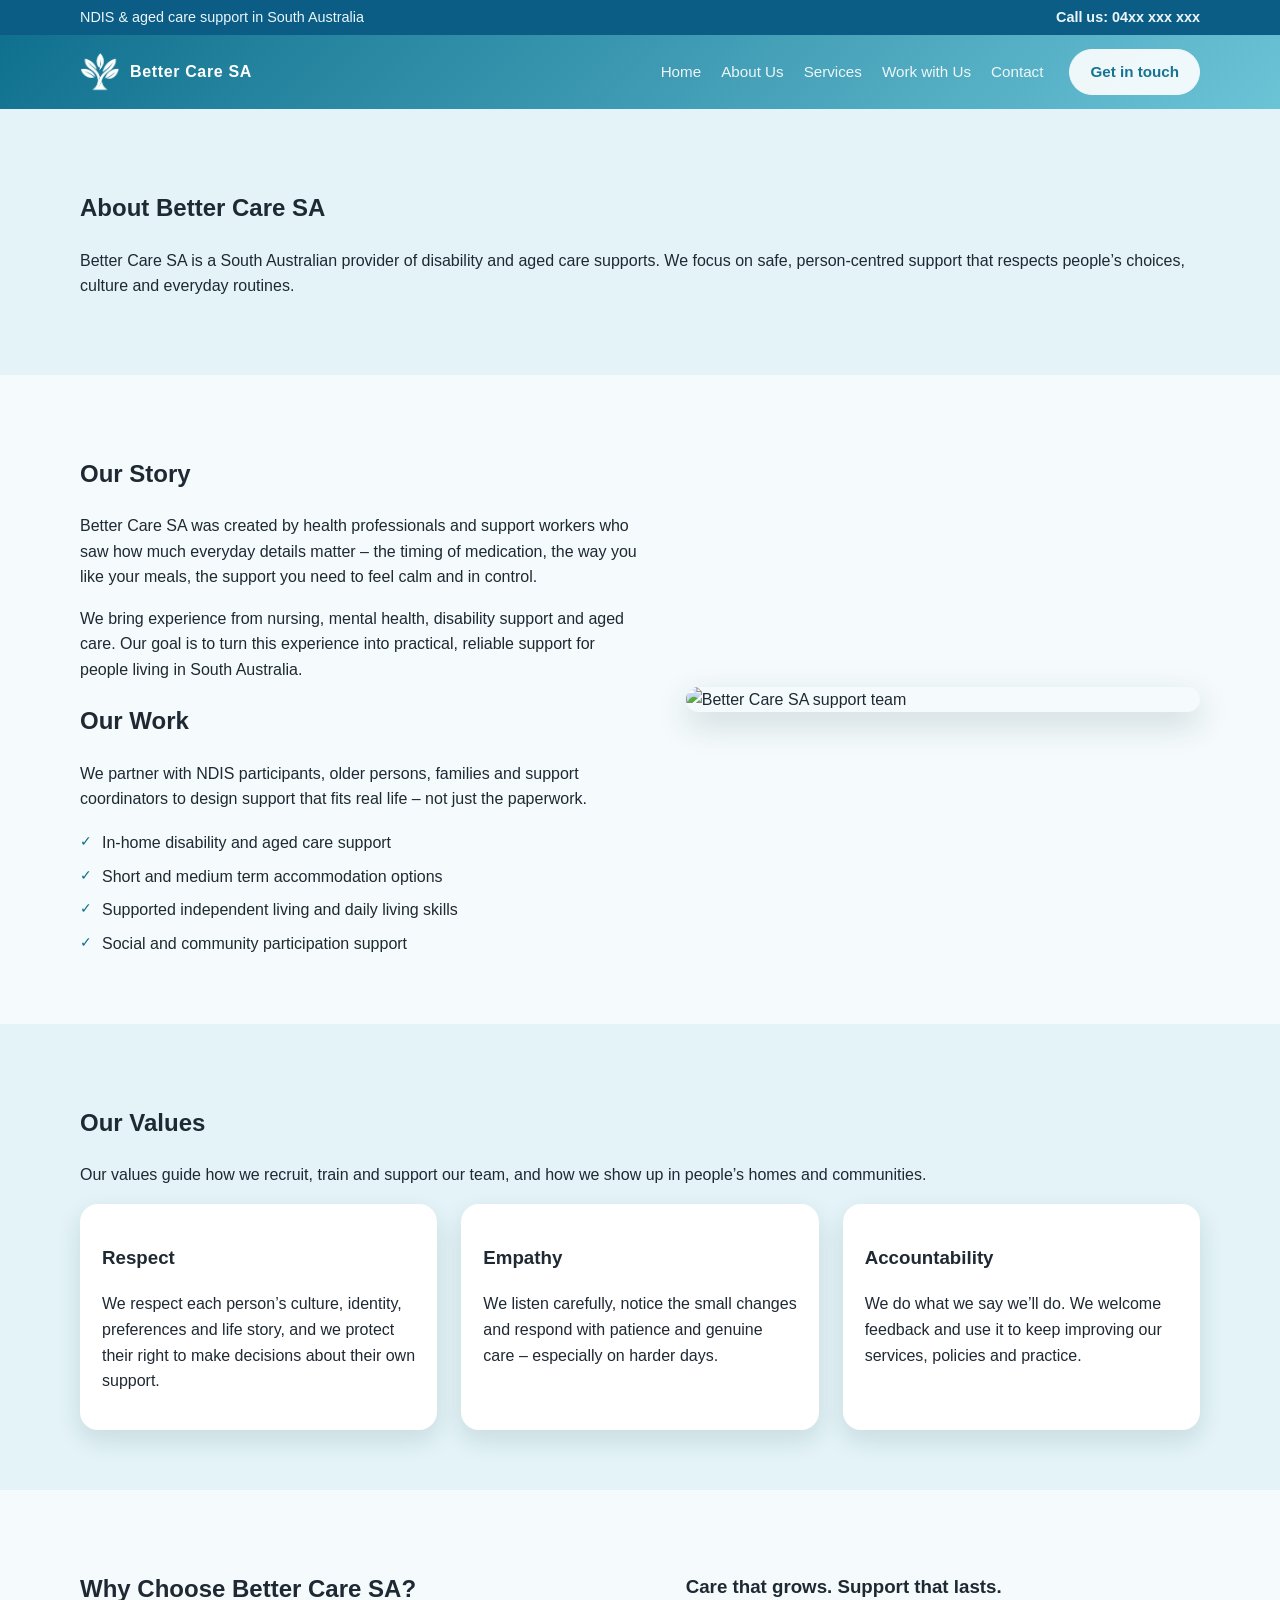
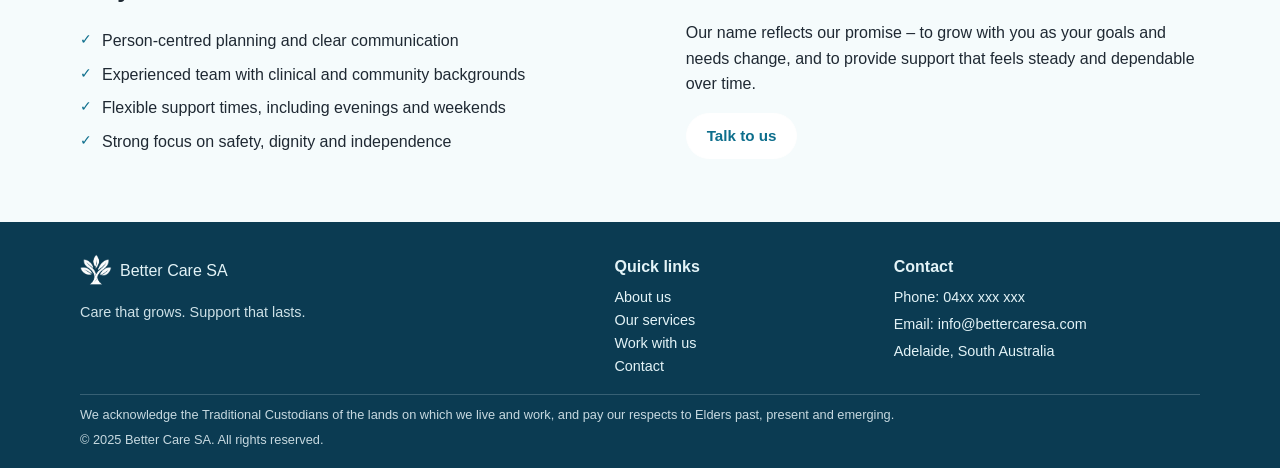
==== about.html @ 8ac67476 "Update about.html" ====
<!DOCTYPE html>
<html lang="en">
<head>
  <meta charset="UTF-8" />
  <title>About Us – Better Care SA</title>
  <meta name="viewport" content="width=device-width, initial-scale=1.0" />
  <meta
    name="description"
    content="Learn more about Better Care SA – a South Australian provider of person-centred disability and aged care supports."
  />
  <link rel="stylesheet" href="styles.css" />
</head>
<body>
  <!-- Header -->
  <header class="site-header">
    <div class="top-bar">
      <div class="container top-bar-inner">
        <span>NDIS & aged care support in South Australia</span>
        <a href="tel:+61-4xx-xxx-xxx" class="top-bar-phone">
          Call us: 04xx xxx xxx
        </a>
      </div>
    </div>

    <div class="container nav-container">
      <a href="index.html" class="logo">
        <img src="img/logo-tree-white.png" alt="Better Care SA logo" />
        <span class="logo-text">Better Care SA</span>
      </a>

      <nav class="main-nav">
        <a href="index.html">Home</a>
        <a href="about.html">About Us</a>
        <a href="services.html">Services</a>
        <a href="work-with-us.html">Work with Us</a>
        <a href="contact.html">Contact</a>
        <a href="contact.html" class="btn-primary nav-cta">Get in touch</a>
      </nav>
    </div>
  </header>

  <main>
    <!-- 顶部标题带浅色背景 -->
    <section class="section section-soft">
      <div class="container">
        <h1>About Better Care SA</h1>
        <p>
          Better Care SA is a South Australian provider of disability and aged
          care supports. We focus on safe, person-centred support that respects
          people’s choices, culture and everyday routines.
        </p>
      </div>
    </section>

    <!-- Our Story + Our Work -->
    <section class="section section-light">
      <div class="container two-col">
        <div class="col">
          <h2>Our Story</h2>
          <p>
            Better Care SA was created by health professionals and support
            workers who saw how much everyday details matter – the timing of
            medication, the way you like your meals, the support you need to
            feel calm and in control.
          </p>
          <p>
            We bring experience from nursing, mental health, disability support
            and aged care. Our goal is to turn this experience into practical,
            reliable support for people living in South Australia.
          </p>

          <h2>Our Work</h2>
          <p>
            We partner with NDIS participants, older persons, families and
            support coordinators to design support that fits real life – not
            just the paperwork.
          </p>
          <ul class="tick-list">
            <li>In-home disability and aged care support</li>
            <li>Short and medium term accommodation options</li>
            <li>Supported independent living and daily living skills</li>
            <li>Social and community participation support</li>
          </ul>
        </div>

        <div class="col about-image-wrapper">
          <img
            src="img/about-team.jpg"
            alt="Better Care SA support team"
          />
        </div>
      </div>
    </section>

    <!-- Values -->
    <section class="section section-soft">
      <div class="container">
        <h2>Our Values</h2>
        <p>
          Our values guide how we recruit, train and support our team, and how
          we show up in people’s homes and communities.
        </p>

        <div class="three-cards">
          <article class="card">
            <h3>Respect</h3>
            <p>
              We respect each person’s culture, identity, preferences and life
              story, and we protect their right to make decisions about their
              own support.
            </p>
          </article>

          <article class="card">
            <h3>Empathy</h3>
            <p>
              We listen carefully, notice the small changes and respond with
              patience and genuine care – especially on harder days.
            </p>
          </article>

          <article class="card">
            <h3>Accountability</h3>
            <p>
              We do what we say we’ll do. We welcome feedback and use it to keep
              improving our services, policies and practice.
            </p>
          </article>
        </div>
      </div>
    </section>

    <!-- Why choose us -->
    <section class="section section-light">
      <div class="container two-col">
        <div class="col">
          <h2>Why Choose Better Care SA?</h2>
          <ul class="tick-list">
            <li>Person-centred planning and clear communication</li>
            <li>Experienced team with clinical and community backgrounds</li>
            <li>Flexible support times, including evenings and weekends</li>
            <li>Strong focus on safety, dignity and independence</li>
          </ul>
        </div>
        <div class="col">
          <h3>Care that grows. Support that lasts.</h3>
          <p>
            Our name reflects our promise – to grow with you as your goals and
            needs change, and to provide support that feels steady and
            dependable over time.
          </p>
          <a href="contact.html" class="btn-primary">Talk to us</a>
        </div>
      </div>
    </section>
  </main>

  <!-- Footer -->
  <footer class="site-footer">
    <div class="container">
      <div class="footer-grid">
        <div>
          <div class="footer-logo">
            <img src="img/logo-tree-white.png" alt="Better Care SA logo" />
            <span>Better Care SA</span>
          </div>
          <p class="footer-tagline">
            Care that grows. Support that lasts.
          </p>
        </div>

        <div>
          <h4>Quick links</h4>
          <ul>
            <li><a href="about.html">About us</a></li>
            <li><a href="services.html">Our services</a></li>
            <li><a href="work-with-us.html">Work with us</a></li>
            <li><a href="contact.html">Contact</a></li>
          </ul>
        </div>

        <div class="footer-contact">
          <h4>Contact</h4>
          <ul>
            <li>Phone: 04xx xxx xxx</li>
            <li>Email: info@bettercaresa.com</li>
            <li>Adelaide, South Australia</li>
          </ul>
        </div>
      </div>

      <div class="footer-bottom">
        <div class="ack">
          We acknowledge the Traditional Custodians of the lands on which we live and work,
          and pay our respects to Elders past, present and emerging.
        </div>
        <div>© 2025 Better Care SA. All rights reserved.</div>
      </div>
    </div>
  </footer>
</body>
</html>
---- styles.css ----
/* ========== Base ========== */
*,
*::before,
*::after {
  box-sizing: border-box;
}

body {
  margin: 0;
  font-family: "Segoe UI", -apple-system, BlinkMacSystemFont, "Helvetica Neue",
    Arial, sans-serif;
  color: #1f2933;
  background-color: #f5fbfc;
  line-height: 1.6;
}

img {
  max-width: 100%;
  display: block;
}

a {
  color: inherit;
  text-decoration: none;
}

.container {
  width: min(1120px, 100% - 32px);
  margin: 0 auto;
}

/* ========== Top bar ========== */
.top-bar {
  background: #0b5d85;
  color: #eaf6fb;
  font-size: 0.9rem;
}

.top-bar-inner {
  display: flex;
  justify-content: space-between;
  align-items: center;
  padding: 6px 0;
}

.top-bar-phone {
  font-weight: 600;
}

/* ========== Header + Nav ========== */
.site-header {
  background: linear-gradient(135deg, #0d6e8c, #6bc3d6);
  color: #ffffff;
  position: relative;
}

.nav-container {
  display: flex;
  align-items: center;
  justify-content: space-between;
  padding: 14px 0;
}

.logo {
  display: flex;
  align-items: center;
  gap: 10px;
}

.logo img {
  width: 40px;
  height: 40px;
}

.logo-text {
  font-weight: 700;
  letter-spacing: 0.04em;
}

.main-nav {
  display: flex;
  align-items: center;
  gap: 20px;
  font-size: 0.95rem;
}

.main-nav a {
  opacity: 0.9;
}

.main-nav a:hover {
  opacity: 1;
}

.nav-cta {
  margin-left: 6px;
}

/* 小汉堡按钮先不使用，隐藏即可 */
.nav-toggle {
  display: none;
}

/* ========== Buttons ========== */
.btn-primary,
.btn-secondary,
.btn-ghost {
  display: inline-flex;
  align-items: center;
  justify-content: center;
  padding: 10px 20px;
  border-radius: 999px;
  font-weight: 600;
  border: 1px solid transparent;
  cursor: pointer;
  font-size: 0.95rem;
}

.btn-primary {
  background: #ffffff;
  color: #0d6e8c;
  border-color: #ffffff;
}

.btn-primary:hover {
  background: #f2fbff;
}

.btn-secondary {
  background: #0d6e8c;
  color: #ffffff;
  border-color: #0d6e8c;
}

.btn-secondary:hover {
  background: #094860;
}

.btn-ghost {
  background: transparent;
  color: #ffffff;
  border-color: rgba(255, 255, 255, 0.8);
}

.btn-ghost:hover {
  background: rgba(255, 255, 255, 0.12);
}

.btn-full {
  width: 100%;
}

/* ========== Hero ========== */
.hero {
  position: relative;
  padding: 48px 0 60px;
}

.hero-overlay {
  position: absolute;
  inset: 0;
  background: radial-gradient(
    circle at top left,
    rgba(255, 255, 255, 0.22),
    transparent 60%
  );
  pointer-events: none;
}

.hero-inner {
  position: relative;
  display: grid;
  grid-template-columns: minmax(0, 1.2fr) minmax(0, 1fr);
  gap: 40px;
  align-items: center;
}

.hero-text {
  animation: fadeInUp 1.1s ease;
}

.hero-eyebrow {
  text-transform: uppercase;
  letter-spacing: 0.12em;
  font-size: 0.8rem;
  opacity: 0.9;
  margin-bottom: 8px;
}

.hero h1 {
  font-size: clamp(2.1rem, 3vw + 1rem, 3rem);
  margin: 0 0 12px;
}

.hero-subtitle {
  max-width: 520px;
  opacity: 0.95;
  margin-bottom: 18px;
}

.hero-actions {
  display: flex;
  flex-wrap: wrap;
  gap: 12px;
  margin-bottom: 16px;
}

.hero-badges {
  display: flex;
  flex-wrap: wrap;
  gap: 8px;
  font-size: 0.8rem;
}

.hero-badges span {
  padding: 4px 10px;
  border-radius: 999px;
  border: 1px solid rgba(255, 255, 255, 0.6);
  background: rgba(13, 110, 140, 0.4);
}

.hero-image img {
  border-radius: 24px;
  box-shadow: 0 18px 40px rgba(0, 0, 0, 0.28);
  object-fit: cover;
  width: 100%;
}

/* 从上方淡入落下的动画（最后居中） */
@keyframes fadeInUp {
  from {
    opacity: 0;
    transform: translateY(-20px);
  }
  to {
    opacity: 1;
    transform: translateY(0);
  }
}

/* ========== Sections ========== */
.section {
  padding: 60px 0;
}

.section-light {
  background: #f5fbfc;
}

.section-soft {
  background: #e3f3f7;
}

.section-cta {
  background: linear-gradient(135deg, #0d6e8c, #6bc3d6);
  color: #ffffff;
}

.section-header {
  text-align: center;
  max-width: 640px;
  margin: 0 auto 32px;
}

.section-header h2 {
  margin-bottom: 8px;
}

.section-header p {
  opacity: 0.85;
}

/* ========== Layout helpers ========== */
.two-col {
  display: grid;
  grid-template-columns: minmax(0, 1.1fr) minmax(0, 1fr);
  gap: 40px;
  align-items: center;
}

.about-image-wrapper img {
  border-radius: 24px;
  box-shadow: 0 12px 32px rgba(15, 52, 67, 0.18);
}

.three-cards {
  display: grid;
  grid-template-columns: repeat(3, minmax(0, 1fr));
  gap: 24px;
}

/* ========== Cards & lists ========== */
.card {
  background: #ffffff;
  border-radius: 18px;
  padding: 20px 22px;
  box-shadow: 0 10px 24px rgba(15, 52, 67, 0.12);
}

.tick-list {
  list-style: none;
  padding: 0;
  margin: 18px 0 0;
}

.tick-list li {
  position: relative;
  padding-left: 22px;
  margin-bottom: 8px;
}

.tick-list li::before {
  content: "✓";
  position: absolute;
  left: 0;
  top: 0;
  color: #0d6e8c;
  font-size: 0.9rem;
}

.pill-list {
  list-style: none;
  padding: 0;
  margin: 0 0 10px;
  display: flex;
  flex-wrap: wrap;
  gap: 8px;
}

.pill-list li {
  font-size: 0.8rem;
  padding: 4px 10px;
  border-radius: 999px;
  background: #e3f3f7;
  color: #0d6e8c;
}

/* ========== Services grid ========== */
.services-grid {
  display: grid;
  grid-template-columns: repeat(3, minmax(0, 1fr));
  gap: 22px;
}

.service-card {
  background: #ffffff;
  border-radius: 18px;
  padding: 20px 22px;
  box-shadow: 0 8px 20px rgba(15, 52, 67, 0.09);
}

.service-card h3 {
  margin-top: 0;
  margin-bottom: 8px;
  color: #0d6e8c;
}

/* ========== CTA ========== */
.cta-inner {
  display: flex;
  align-items: center;
  justify-content: space-between;
  gap: 24px;
}

.cta-text p {
  max-width: 480px;
  opacity: 0.95;
}

.cta-actions {
  display: flex;
  flex-wrap: wrap;
  gap: 12px;
}

/* ========== Contact ========== */
.contact-grid {
  display: grid;
  grid-template-columns: minmax(0, 1.1fr) minmax(0, 1fr);
  gap: 32px;
  align-items: flex-start;
}

.contact-details p {
  margin: 4px 0;
}

.contact-note {
  font-size: 0.9rem;
  opacity: 0.8;
}

.contact-form {
  background: #ffffff;
  border-radius: 18px;
  padding: 22px 20px;
  box-shadow: 0 10px 26px rgba(15, 52, 67, 0.12);
}

.form-row {
  margin-bottom: 14px;
}

.form-row label {
  display: block;
  font-size: 0.9rem;
  margin-bottom: 4px;
}

.form-row input,
.form-row textarea {
  width: 100%;
  padding: 8px 10px;
  border-radius: 8px;
  border: 1px solid #c0d3dd;
  font-family: inherit;
  font-size: 0.95rem;
}

.form-row input:focus,
.form-row textarea:focus {
  outline: none;
  border-color: #0d6e8c;
  box-shadow: 0 0 0 1px rgba(13, 110, 140, 0.15);
}

/* ========== Footer ========== */
.site-footer {
  background: #0b3b52;
  color: #e3f3f7;
  padding-top: 32px;
}

.footer-grid {
  display: grid;
  grid-template-columns: 2fr 1fr 1.2fr;
  gap: 24px;
  padding-bottom: 16px;
  border-bottom: 1px solid rgba(227, 243, 247, 0.2);
}

.footer-logo {
  display: flex;
  align-items: center;
  gap: 8px;
  margin-bottom: 4px;
}

.footer-logo img {
  width: 32px;
  height: 32px;
}

.footer-tagline {
  font-size: 0.9rem;
  opacity: 0.9;
}

.site-footer h4 {
  margin-top: 0;
  margin-bottom: 6px;
}

.site-footer ul {
  list-style: none;
  padding: 0;
  margin: 0;
  font-size: 0.9rem;
}

.site-footer a:hover {
  text-decoration: underline;
}

.footer-contact li {
  margin-bottom: 4px;
}

.footer-bottom {
  padding: 10px 0 18px;
  font-size: 0.8rem;
  color: #c7d9e0;
}

.footer-bottom .ack {
  margin-bottom: 4px;
}

/* ========== Responsive ========== */
@media (max-width: 960px) {
  .hero-inner,
  .two-col,
  .three-cards,
  .services-grid,
  .contact-grid,
  .footer-grid {
    grid-template-columns: minmax(0, 1fr);
  }

  .hero {
    padding-top: 32px;
  }

  .hero-inner {
    gap: 28px;
  }

  .hero-image {
    order: -1;
  }

  .cta-inner {
    flex-direction: column;
    align-items: flex-start;
  }

  /* 导航上下排：logo 在上，菜单在下 */
  .nav-container {
    flex-direction: column;
    align-items: flex-start;
    gap: 8px;
  }

  /* 菜单仍然横向排布，但允许换行 */
  .main-nav {
    width: 100%;
    flex-wrap: wrap;
    justify-content: flex-start;
    column-gap: 12px;
    row-gap: 4px;
  }

  .main-nav a {
    font-size: 0.9rem;
  }
}

/* 手机竖屏：减小间距，让它更规矩地横向排、自动换行 */
@media (max-width: 768px) {
  .nav-container {
    align-items: flex-start;
  }

  .main-nav {
    justify-content: flex-start;
  }

  .main-nav a {
    padding: 4px 0;
    display: inline-flex;
  }

  .nav-cta {
    margin-left: 0;
  }
}

@media (max-width: 480px) {
  .section {
    padding: 44px 0;
  }

  .top-bar-inner {
    flex-direction: column;
    align-items: flex-start;
    gap: 4px;
  }

  /* 超小屏：隐藏文字 logo，只留小树，给菜单腾空间 */

  .logo img {
    width: 32px;
    height: 32px;
  }
}
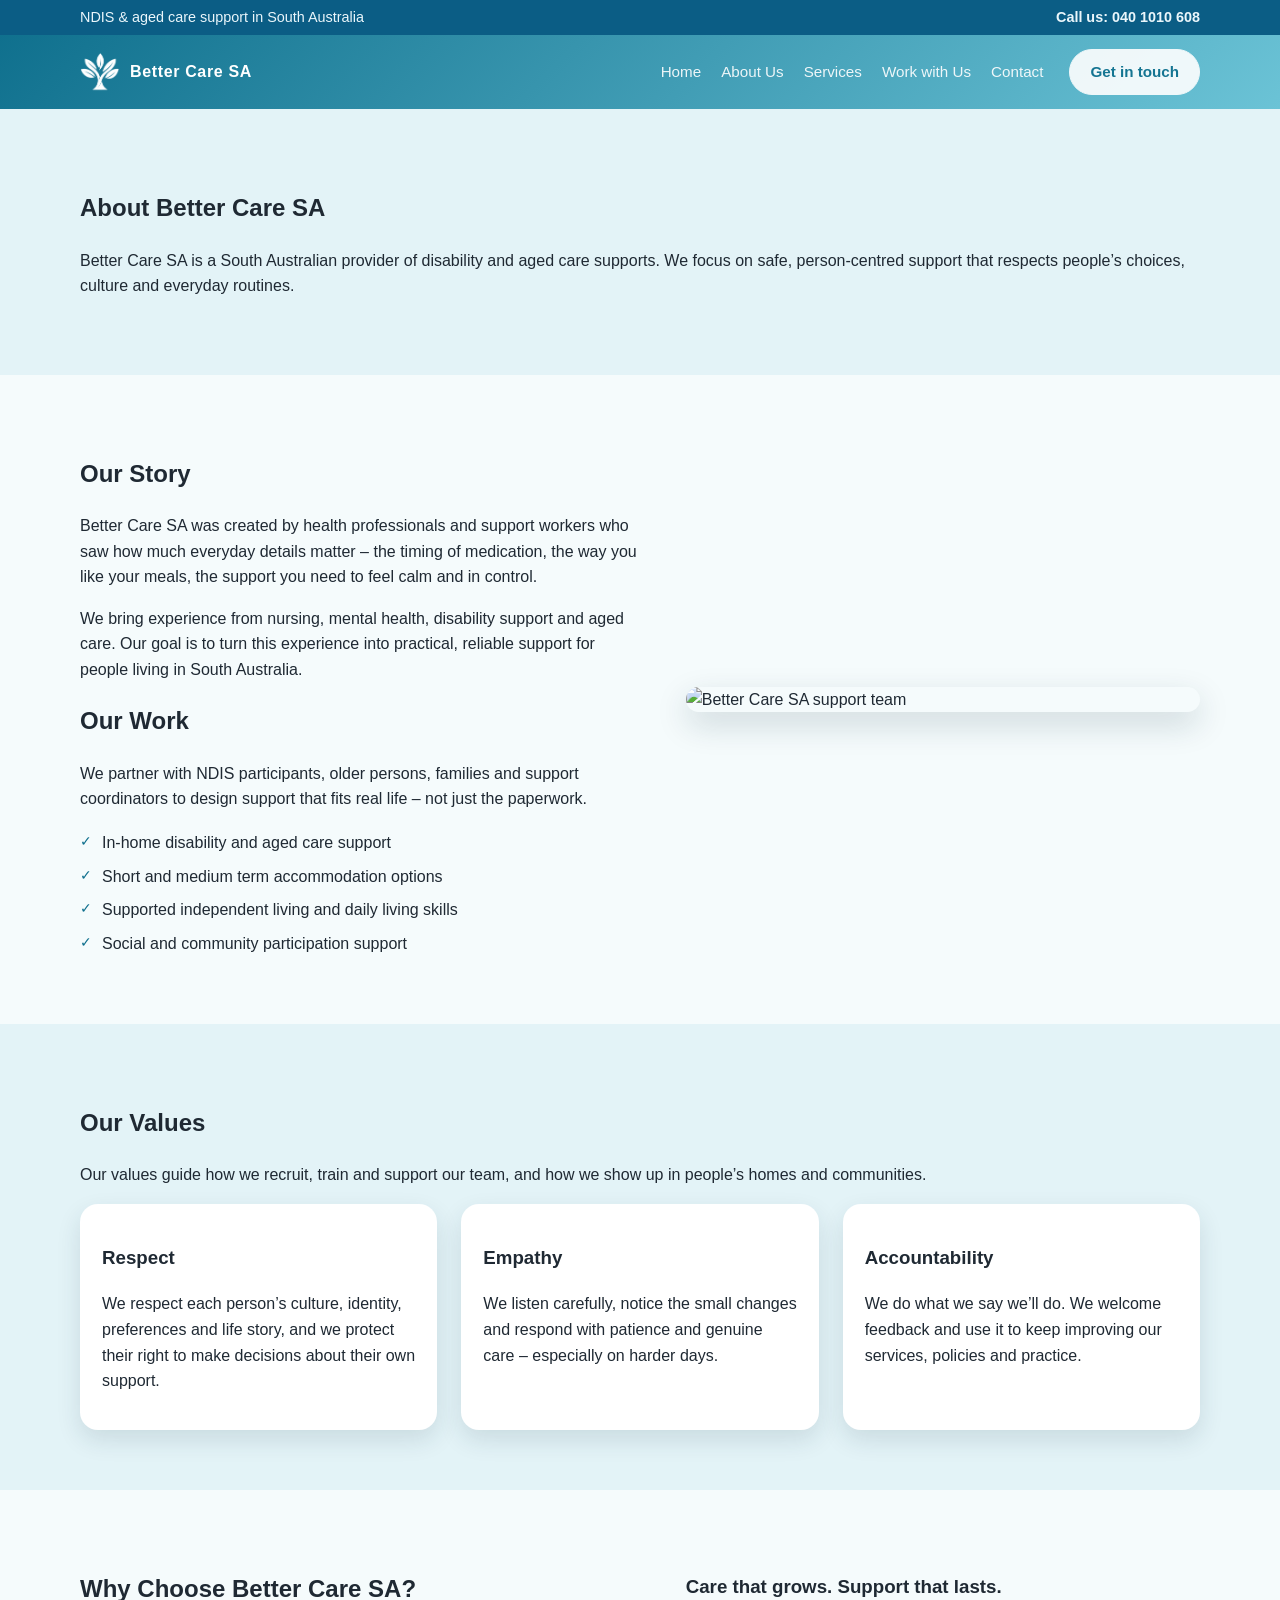
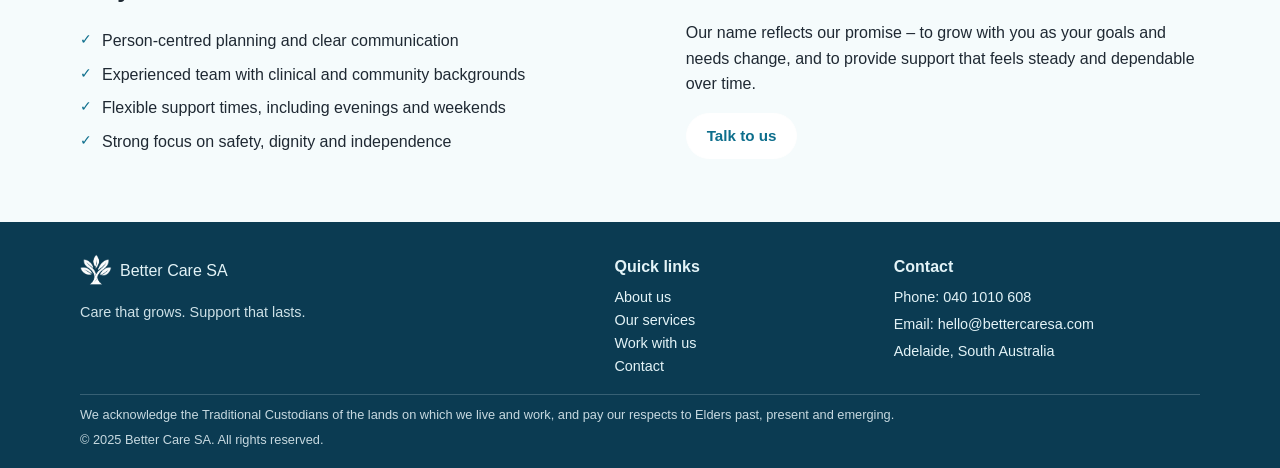
==== commit cca1dca9: "Update about.html" ====
--- a/about.html
+++ b/about.html
@@ -16,8 +16,8 @@
     <div class="top-bar">
       <div class="container top-bar-inner">
         <span>NDIS & aged care support in South Australia</span>
-        <a href="tel:+61-4xx-xxx-xxx" class="top-bar-phone">
-          Call us: 04xx xxx xxx
+        <a href="tel:+61-401-010-608" class="top-bar-phone">
+          Call us: 040 1010 608
         </a>
       </div>
     </div>
@@ -182,8 +182,8 @@
         <div class="footer-contact">
           <h4>Contact</h4>
           <ul>
-            <li>Phone: 04xx xxx xxx</li>
-            <li>Email: info@bettercaresa.com</li>
+            <li>Phone: 040 1010 608</li>
+            <li>Email: hello@bettercaresa.com</li>
             <li>Adelaide, South Australia</li>
           </ul>
         </div>
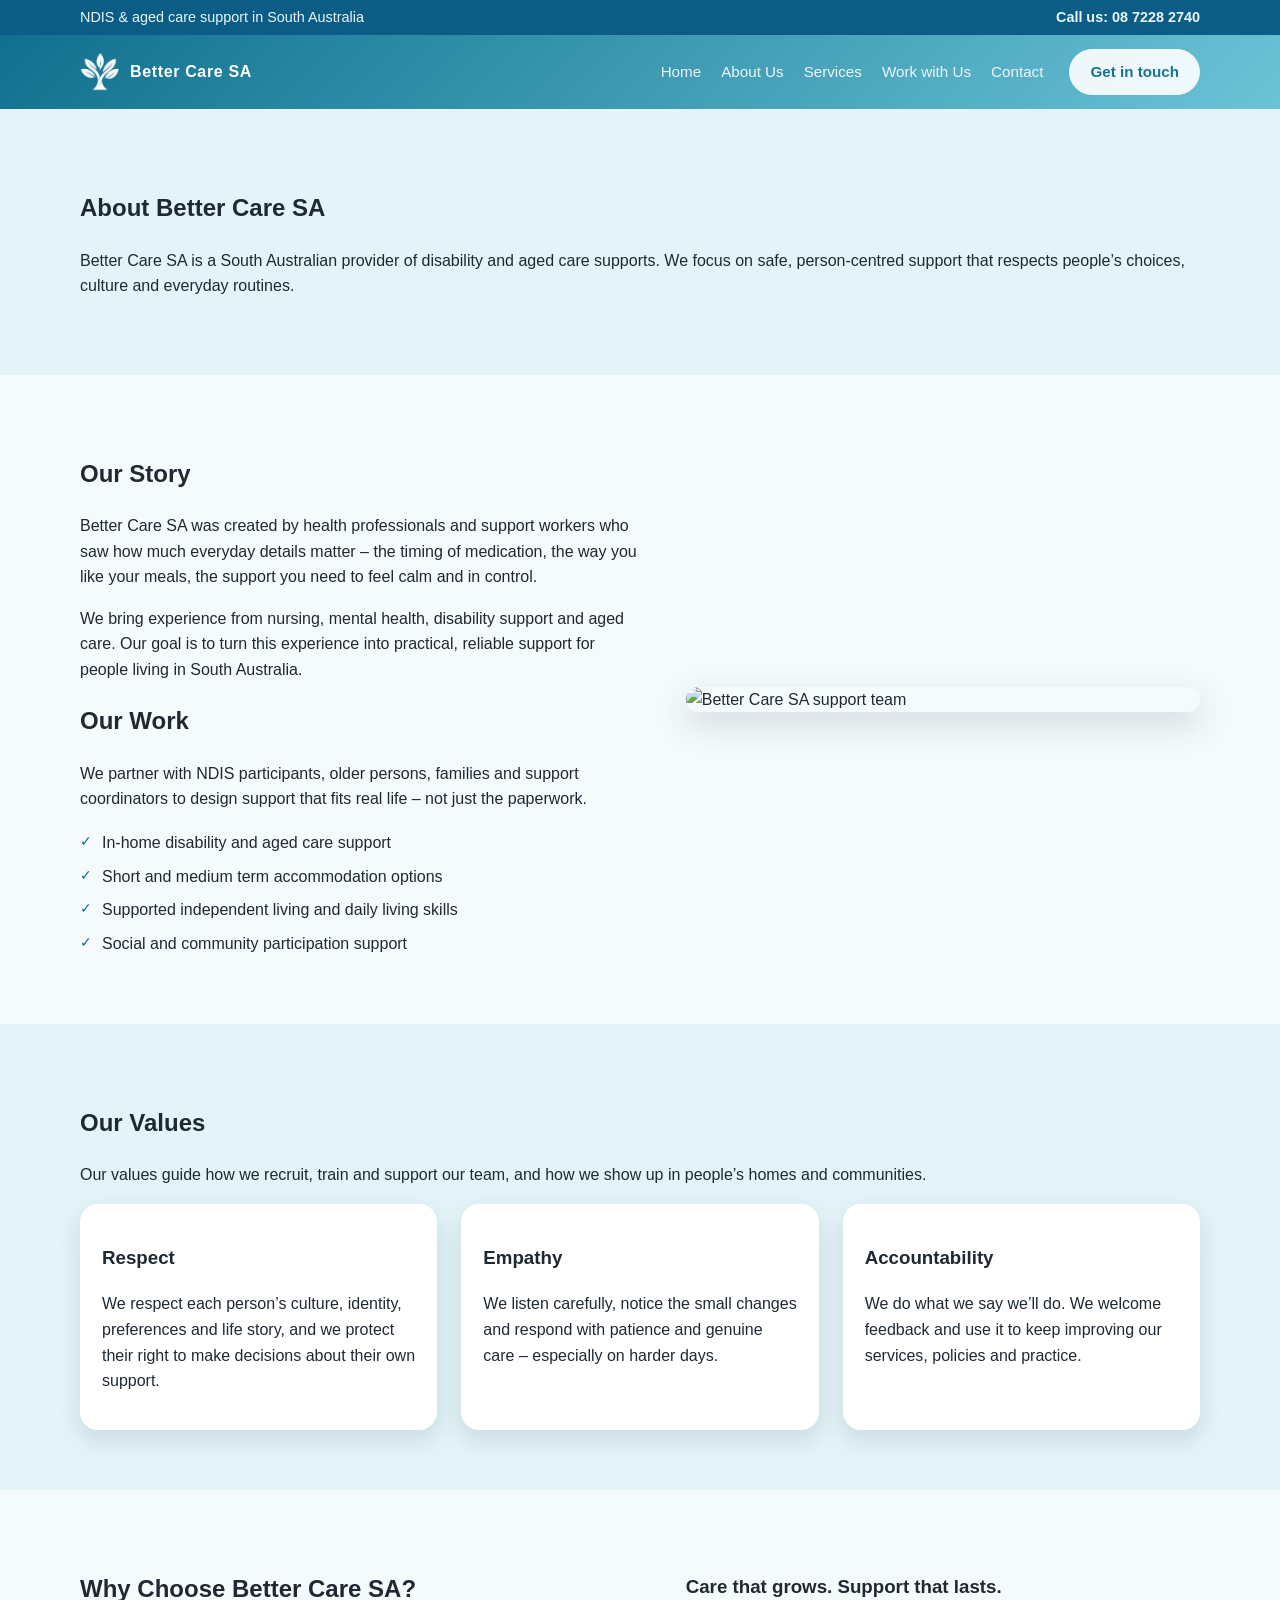
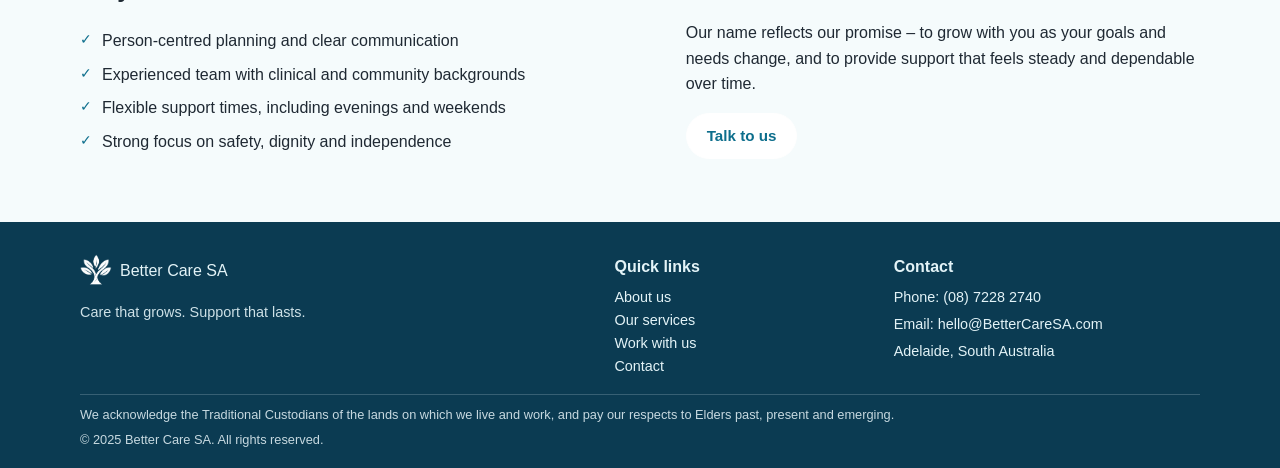
==== commit 5259c495: "Update about.html" ====
--- a/about.html
+++ b/about.html
@@ -16,8 +16,8 @@
     <div class="top-bar">
       <div class="container top-bar-inner">
         <span>NDIS & aged care support in South Australia</span>
-        <a href="tel:+61-401-010-608" class="top-bar-phone">
-          Call us: 040 1010 608
+        <a href="tel:+61-872-282-740" class="top-bar-phone">
+          Call us: 08 7228 2740
         </a>
       </div>
     </div>
@@ -182,8 +182,8 @@
         <div class="footer-contact">
           <h4>Contact</h4>
           <ul>
-            <li>Phone: 040 1010 608</li>
-            <li>Email: hello@bettercaresa.com</li>
+            <li>Phone: (08) 7228 2740</li>
+            <li>Email: hello@BetterCareSA.com</li>
             <li>Adelaide, South Australia</li>
           </ul>
         </div>
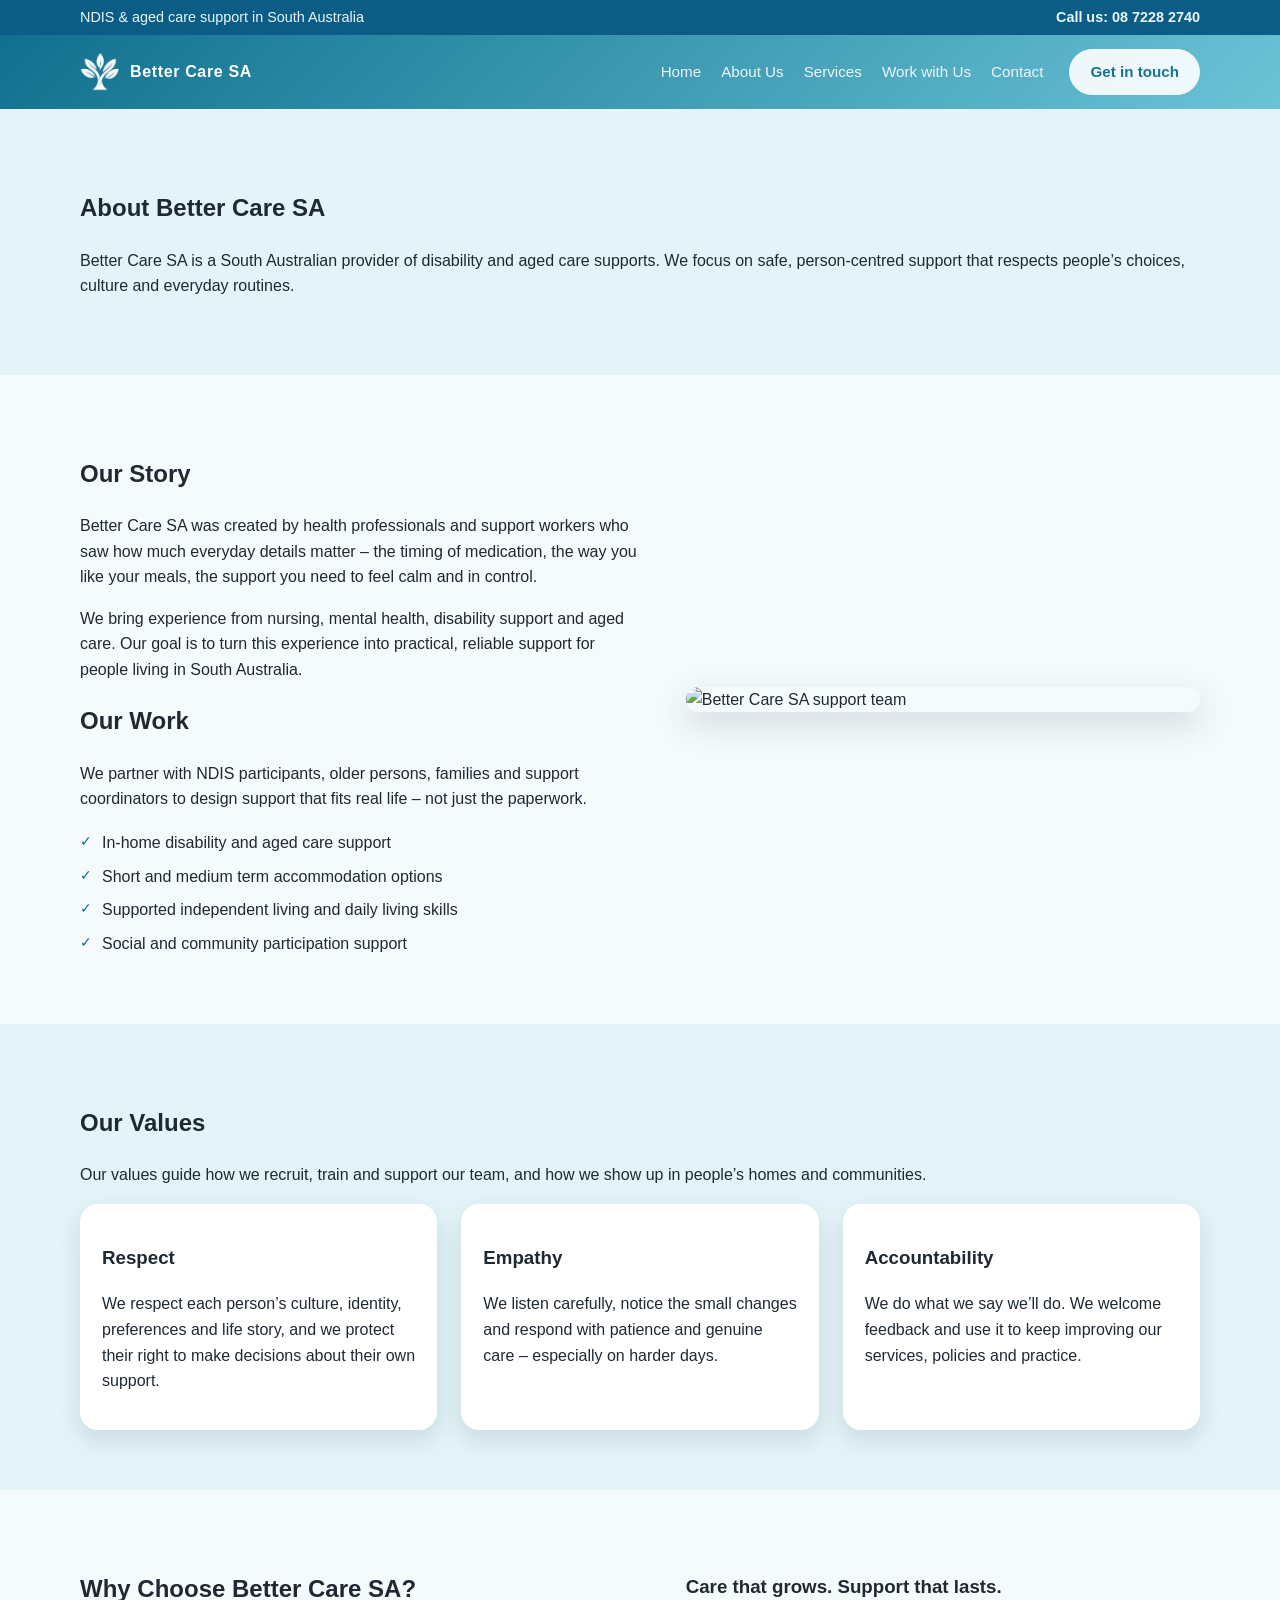
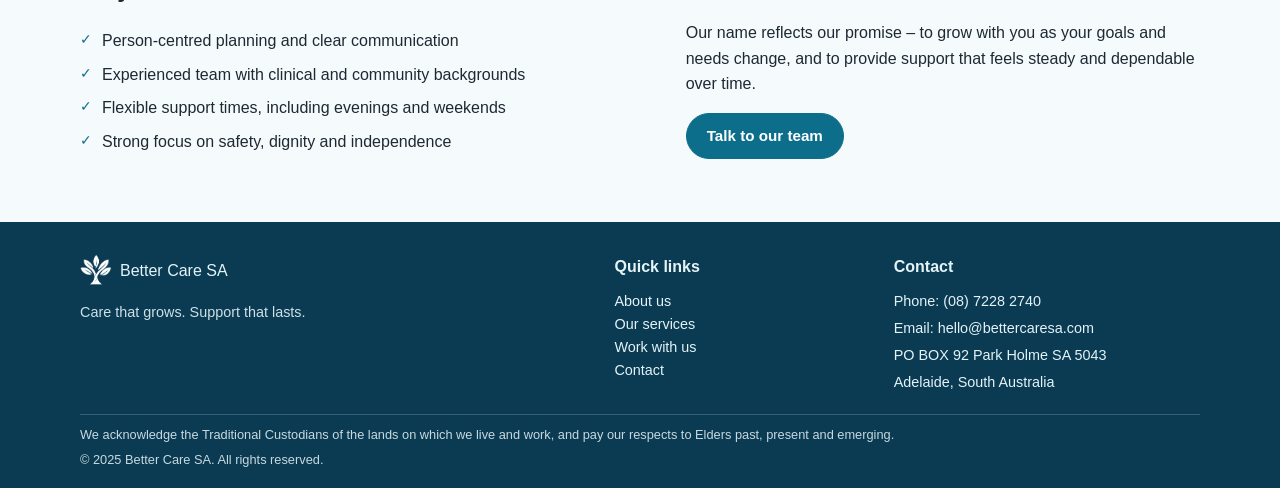
==== commit f34f29f6: "Update about.html" ====
--- a/about.html
+++ b/about.html
@@ -9,9 +9,9 @@
     content="Learn more about Better Care SA – a South Australian provider of person-centred disability and aged care supports."
   />
   <link rel="stylesheet" href="styles.css" />
+  <link rel="icon" type="image/png" href="img/favicon64.png">
 </head>
 <body>
-  <!-- Header -->
   <header class="site-header">
     <div class="top-bar">
       <div class="container top-bar-inner">
@@ -40,7 +40,6 @@
   </header>
 
   <main>
-    <!-- 顶部标题带浅色背景 -->
     <section class="section section-soft">
       <div class="container">
         <h1>About Better Care SA</h1>
@@ -52,7 +51,6 @@
       </div>
     </section>
 
-    <!-- Our Story + Our Work -->
     <section class="section section-light">
       <div class="container two-col">
         <div class="col">
@@ -84,15 +82,11 @@
         </div>
 
         <div class="col about-image-wrapper">
-          <img
-            src="img/about-team.jpg"
-            alt="Better Care SA support team"
-          />
+          <img src="img/about-team.jpg" alt="Better Care SA support team" />
         </div>
       </div>
     </section>
 
-    <!-- Values -->
     <section class="section section-soft">
       <div class="container">
         <h2>Our Values</h2>
@@ -130,7 +124,6 @@
       </div>
     </section>
 
-    <!-- Why choose us -->
     <section class="section section-light">
       <div class="container two-col">
         <div class="col">
@@ -149,13 +142,12 @@
             needs change, and to provide support that feels steady and
             dependable over time.
           </p>
-          <a href="contact.html" class="btn-primary">Talk to us</a>
+          <a href="contact.html" class="btn-primary">Talk to our team</a>
         </div>
       </div>
     </section>
   </main>
 
-  <!-- Footer -->
   <footer class="site-footer">
     <div class="container">
       <div class="footer-grid">
@@ -164,9 +156,7 @@
             <img src="img/logo-tree-white.png" alt="Better Care SA logo" />
             <span>Better Care SA</span>
           </div>
-          <p class="footer-tagline">
-            Care that grows. Support that lasts.
-          </p>
+          <p class="footer-tagline">Care that grows. Support that lasts.</p>
         </div>
 
         <div>
@@ -183,7 +173,8 @@
           <h4>Contact</h4>
           <ul>
             <li>Phone: (08) 7228 2740</li>
-            <li>Email: hello@BetterCareSA.com</li>
+            <li>Email: hello@bettercaresa.com</li>
+            <li>PO BOX 92 Park Holme SA 5043</li>
             <li>Adelaide, South Australia</li>
           </ul>
         </div>
--- a/styles.css
+++ b/styles.css
@@ -114,8 +114,10 @@
   border: 1px solid transparent;
   cursor: pointer;
   font-size: 0.95rem;
-}
-
+  transition: background .15s ease, color .15s ease, border-color .15s ease;
+}
+
+/* 默认主按钮：适合深色/渐变背景 */
 .btn-primary {
   background: #ffffff;
   color: #0d6e8c;
@@ -126,6 +128,7 @@
   background: #f2fbff;
 }
 
+/* 次按钮：适合浅色背景的明确主行动 */
 .btn-secondary {
   background: #0d6e8c;
   color: #ffffff;
@@ -136,6 +139,7 @@
   background: #094860;
 }
 
+/* 幽灵按钮：用于透明/次要行动 */
 .btn-ghost {
   background: transparent;
   color: #ffffff;
@@ -148,6 +152,19 @@
 
 .btn-full {
   width: 100%;
+}
+
+/* ✅ 场景增强：浅色区块里让“主按钮”更有存在感 */
+.section-light .btn-primary,
+.section-soft .btn-primary {
+  background: #0d6e8c;
+  color: #ffffff;
+  border-color: #0d6e8c;
+}
+
+.section-light .btn-primary:hover,
+.section-soft .btn-primary:hover {
+  background: #094860;
 }
 
 /* ========== Hero ========== */
@@ -224,6 +241,7 @@
   box-shadow: 0 18px 40px rgba(0, 0, 0, 0.28);
   object-fit: cover;
   width: 100%;
+  aspect-ratio: 4 / 3;
 }
 
 /* 从上方淡入落下的动画（最后居中） */
@@ -295,6 +313,17 @@
   border-radius: 18px;
   padding: 20px 22px;
   box-shadow: 0 10px 24px rgba(15, 52, 67, 0.12);
+}
+
+.card,
+.service-card {
+  transition: transform .15s ease, box-shadow .15s ease;
+}
+
+.card:hover,
+.service-card:hover {
+  transform: translateY(-3px);
+  box-shadow: 0 14px 30px rgba(15, 52, 67, 0.14);
 }
 
 .tick-list {
@@ -409,20 +438,28 @@
 }
 
 .form-row input,
-.form-row textarea {
+.form-row textarea,
+.form-row select {
   width: 100%;
   padding: 8px 10px;
   border-radius: 8px;
   border: 1px solid #c0d3dd;
   font-family: inherit;
   font-size: 0.95rem;
+  background: #ffffff;
 }
 
 .form-row input:focus,
-.form-row textarea:focus {
+.form-row textarea:focus,
+.form-row select:focus {
   outline: none;
   border-color: #0d6e8c;
   box-shadow: 0 0 0 1px rgba(13, 110, 140, 0.15);
+}
+
+/* hCaptcha spacing */
+.h-captcha {
+  margin: 10px 0 14px;
 }
 
 /* ========== Footer ========== */
@@ -459,7 +496,7 @@
 
 .site-footer h4 {
   margin-top: 0;
-  margin-bottom: 6px;
+  margin-bottom: 10px;
 }
 
 .site-footer ul {
@@ -533,10 +570,10 @@
 
   .main-nav a {
     font-size: 0.9rem;
-  }
-}
-
-/* 手机竖屏：减小间距，让它更规矩地横向排、自动换行 */
+    padding: 6px 0;
+  }
+}
+
 @media (max-width: 768px) {
   .nav-container {
     align-items: flex-start;
@@ -567,8 +604,6 @@
     gap: 4px;
   }
 
-  /* 超小屏：隐藏文字 logo，只留小树，给菜单腾空间 */
-
   .logo img {
     width: 32px;
     height: 32px;
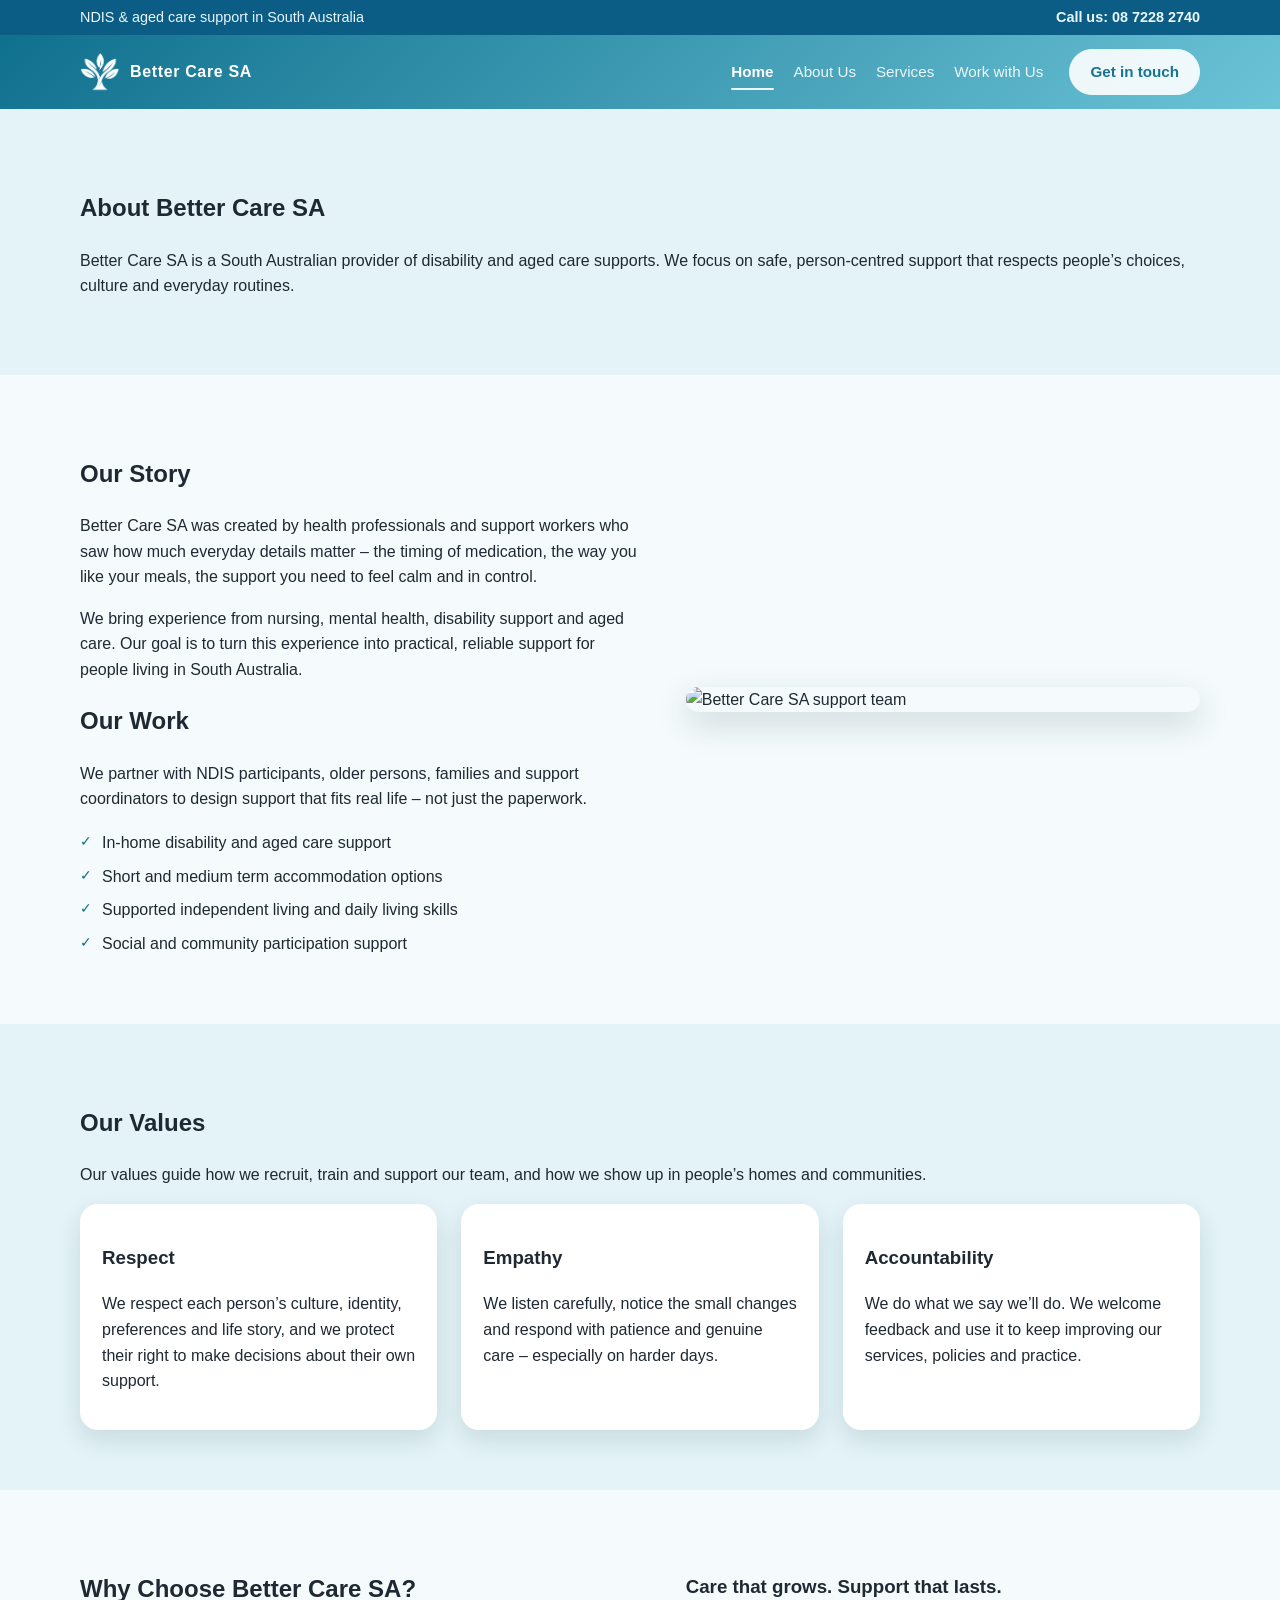
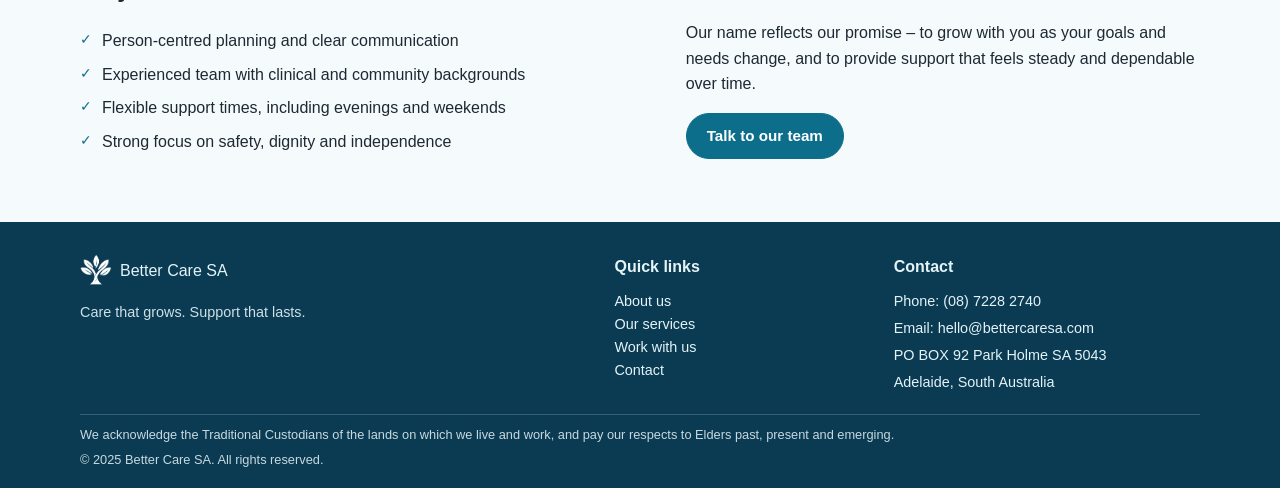
==== commit fc1aa494: "Update about.html" ====
--- a/about.html
+++ b/about.html
@@ -29,11 +29,10 @@
       </a>
 
       <nav class="main-nav">
-        <a href="index.html">Home</a>
+        <a href="index.html" aria-current="page">Home</a>
         <a href="about.html">About Us</a>
         <a href="services.html">Services</a>
         <a href="work-with-us.html">Work with Us</a>
-        <a href="contact.html">Contact</a>
         <a href="contact.html" class="btn-primary nav-cta">Get in touch</a>
       </nav>
     </div>
--- a/styles.css
+++ b/styles.css
@@ -86,6 +86,24 @@
 
 .main-nav a {
   opacity: 0.9;
+}
+
+/* ========== Active nav state ========== */
+.main-nav a[aria-current="page"] {
+  opacity: 1;
+  font-weight: 700;
+  position: relative;
+}
+
+.main-nav a[aria-current="page"]::after {
+  content: "";
+  position: absolute;
+  left: 0;
+  right: 0;
+  bottom: -6px;
+  height: 2px;
+  background: rgba(255, 255, 255, 0.9);
+  border-radius: 2px;
 }
 
 .main-nav a:hover {
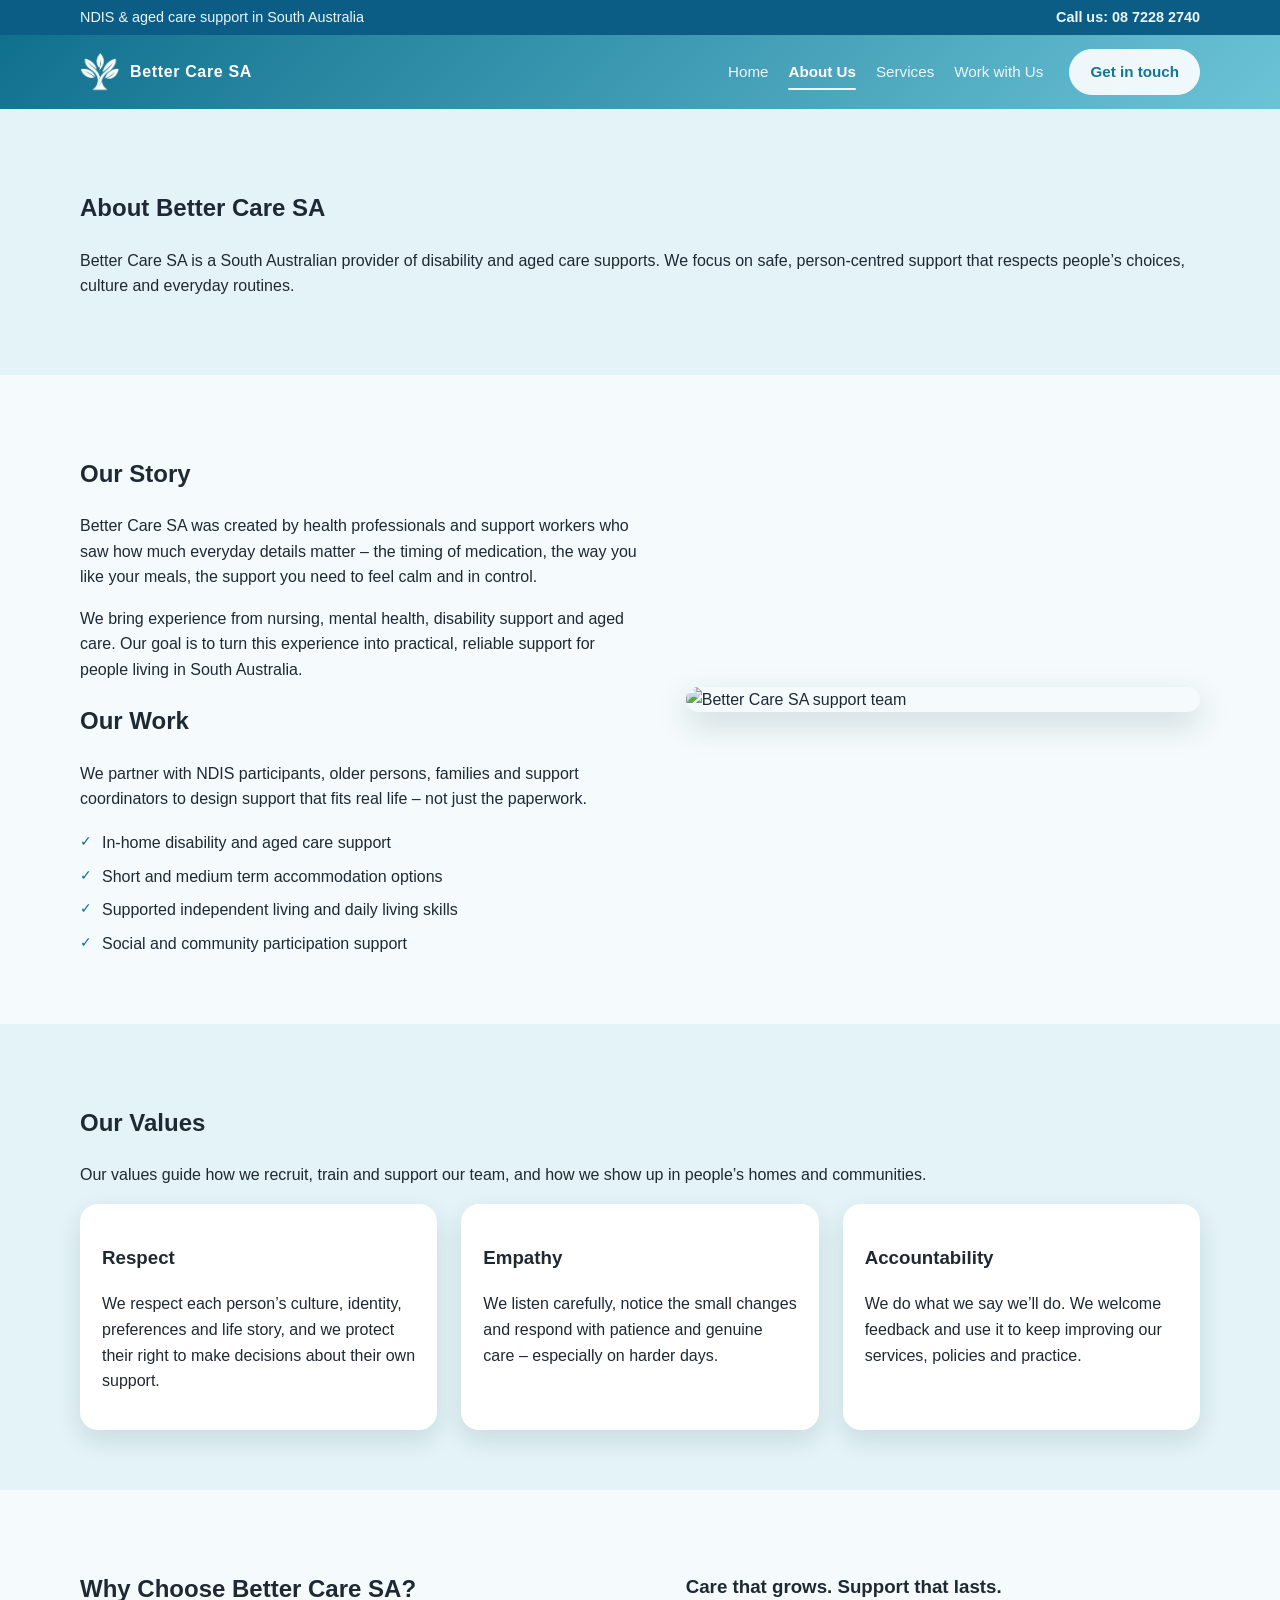
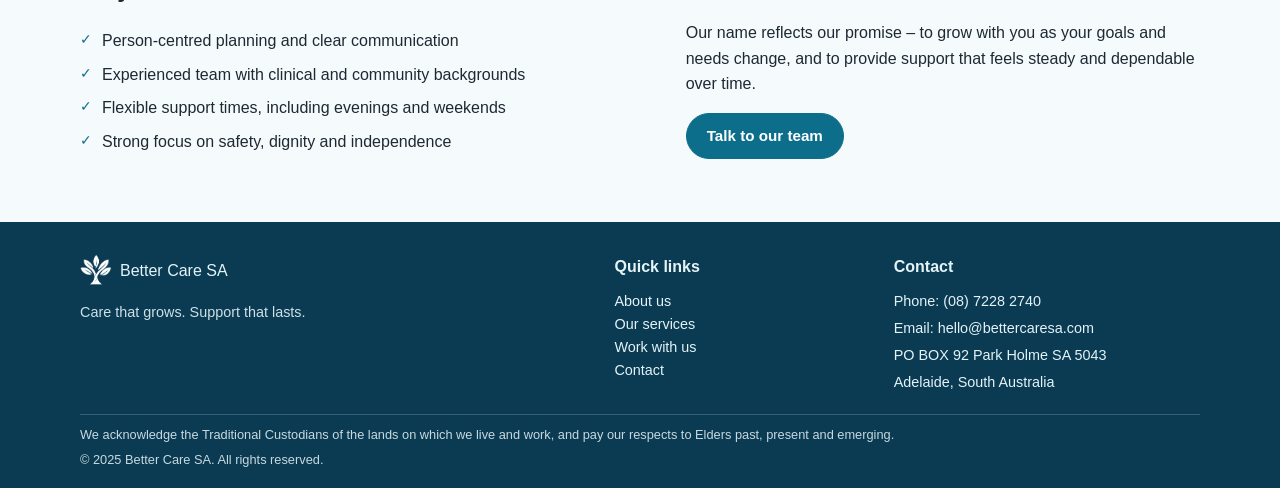
==== commit 2bb26529: "Update about.html" ====
--- a/about.html
+++ b/about.html
@@ -29,12 +29,13 @@
       </a>
 
       <nav class="main-nav">
-        <a href="index.html" aria-current="page">Home</a>
-        <a href="about.html">About Us</a>
+        <a href="index.html">Home</a>
+        <a href="about.html" aria-current="page">About Us</a>
         <a href="services.html">Services</a>
         <a href="work-with-us.html">Work with Us</a>
         <a href="contact.html" class="btn-primary nav-cta">Get in touch</a>
       </nav>
+
     </div>
   </header>
 
